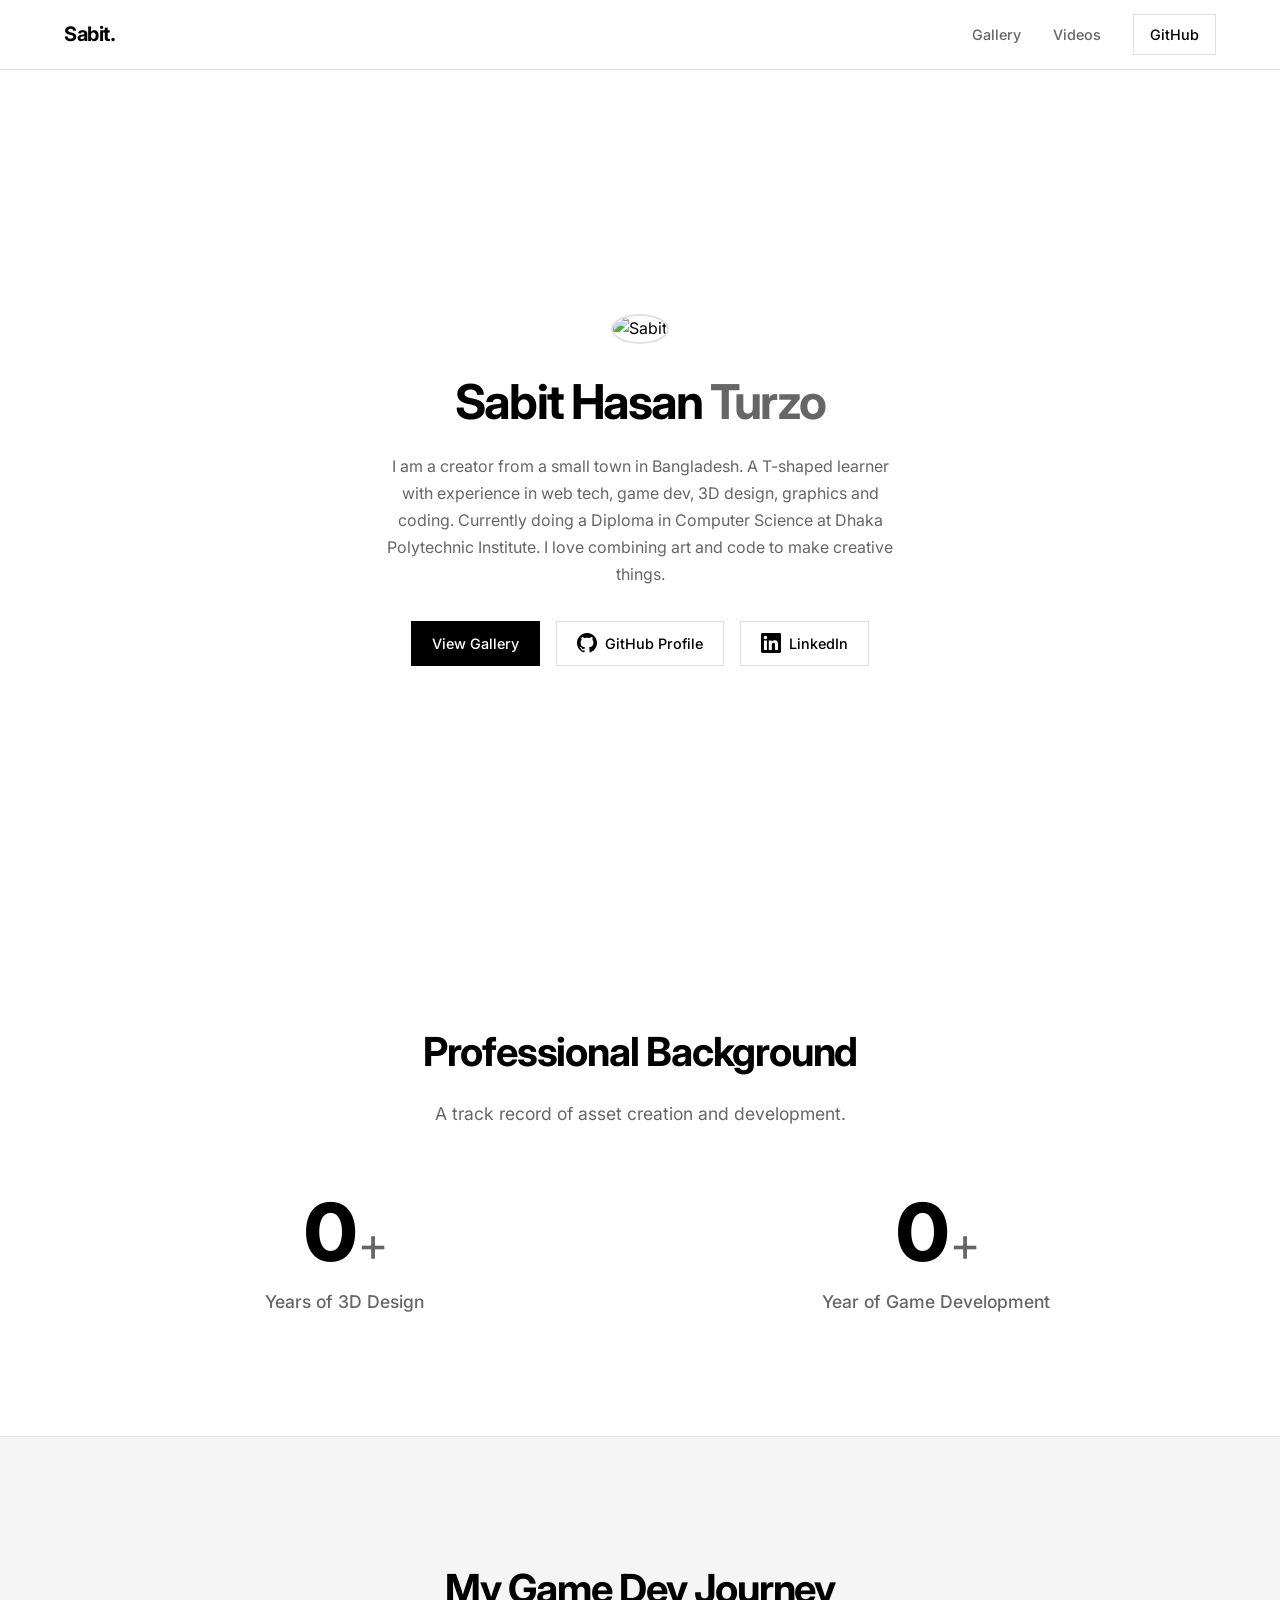
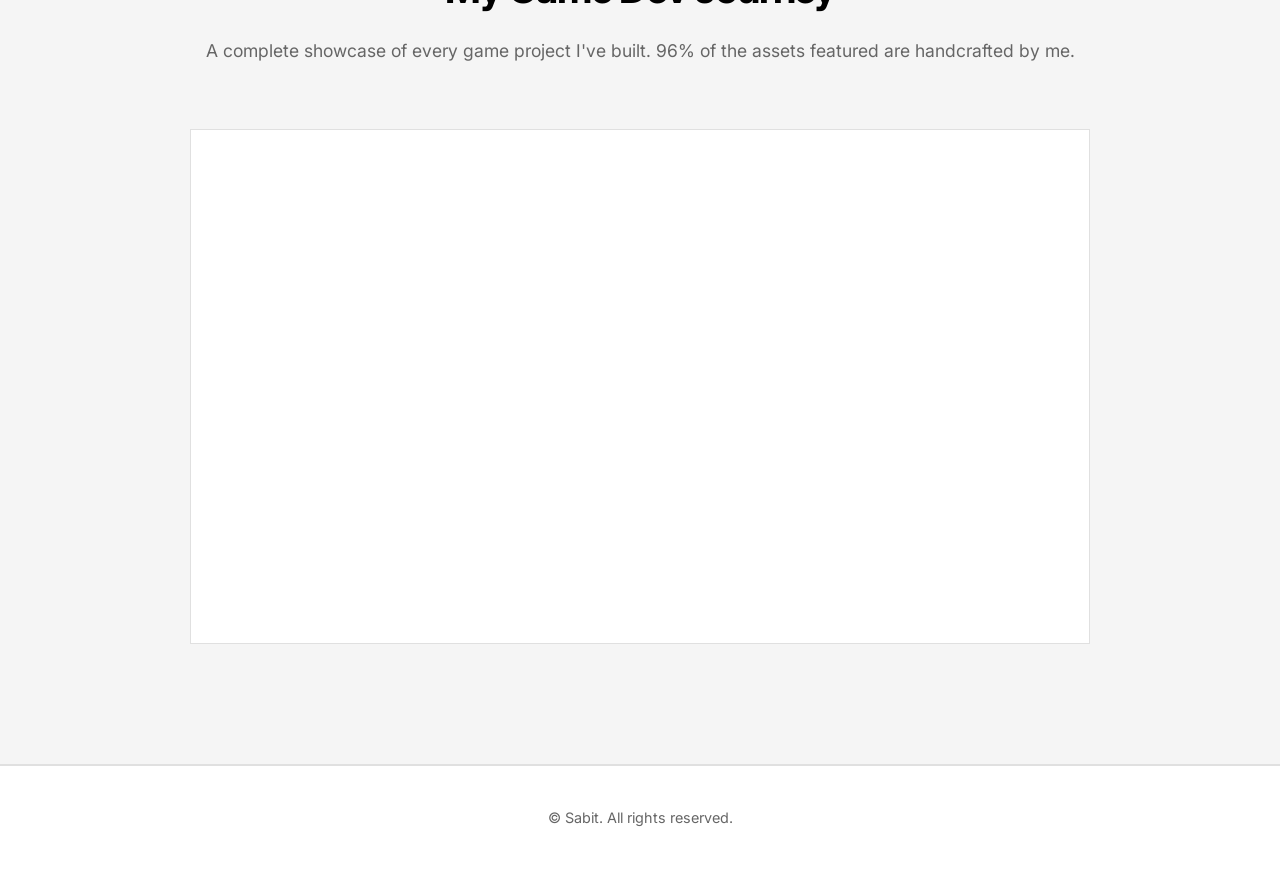
==== index.html @ 11ffd211 "update" ====
<!DOCTYPE html>
<html lang="en">
<head>
    <meta charset="UTF-8">
    <meta name="viewport" content="width=device-width, initial-scale=1.0">
    <title>Sabit Hasan Turzo | Game Developer & 3D Designer</title>
    <meta name="description" content="Sabit Hasan Turzo — Game Developer, 3D Designer & Creative Coder from Bangladesh. Crafting handcrafted game assets with Unity, Blender and code.">
    <meta name="keywords" content="Sabit Hasan Turzo, Sabit Hasan, Sabit Turzo, Game Developer Bangladesh, 3D Designer, Unity Developer, Blender Artist, Dhaka Polytechnic">
    <meta name="author" content="Sabit Hasan Turzo">
    <meta name="robots" content="index, follow">
    <link rel="canonical" href="https://sabit704.github.io/">
    
    <!-- Open Graph / Social sharing -->
    <meta property="og:type" content="website">
    <meta property="og:url" content="https://sabit704.github.io/">
    <meta property="og:title" content="Sabit Hasan Turzo | Game Developer & 3D Designer">
    <meta property="og:description" content="Game Developer, 3D Designer & Creative Coder from Bangladesh. Crafting handcrafted game assets with Unity, Blender and code.">
    <meta property="og:image" content="https://github.com/sabit704.png">
    <meta property="og:site_name" content="Sabit Hasan Turzo Portfolio">
    <meta property="og:locale" content="en_US">

    <!-- Twitter Card -->
    <meta name="twitter:card" content="summary_large_image">
    <meta name="twitter:title" content="Sabit Hasan Turzo | Game Developer & 3D Designer">
    <meta name="twitter:description" content="Game Developer, 3D Designer & Creative Coder from Bangladesh.">
    <meta name="twitter:image" content="https://github.com/sabit704.png">

    <link rel="preconnect" href="https://fonts.googleapis.com">
    <link rel="preconnect" href="https://fonts.gstatic.com" crossorigin>
    <link href="https://fonts.googleapis.com/css2?family=Inter:wght@300;400;500;600;700&display=swap" rel="stylesheet">
    <link rel="stylesheet" href="assets/css/style.css">
    <link rel="apple-touch-icon" sizes="180x180" href="assets/favicons/apple-touch-icon.png">
    <link rel="icon" type="image/svg+xml" href="assets/favicons/favicon.svg">
    <link rel="icon" type="image/png" sizes="96x96" href="assets/favicons/favicon-96x96.png">
    <link rel="manifest" href="assets/favicons/site.webmanifest">

    <script type="application/ld+json">
    {
      "@context": "https://schema.org",
      "@type": "Person",
      "name": "Sabit Hasan Turzo",
      "alternateName": ["Sabit Hasan", "Sabit Turzo", "sabit704"],
      "url": "https://sabit704.github.io/",
      "image": "https://github.com/sabit704.png",
      "jobTitle": ["Game Developer", "3D Designer"],
      "description": "Game Developer, 3D Designer & Creative Coder from Bangladesh. Crafting handcrafted game assets with Unity, Blender and code.",
      "sameAs": [
        "https://github.com/sabit704/",
        "https://www.linkedin.com/in/sabit-hasan-turzo/"
      ],
      "address": {
        "@type": "PostalAddress",
        "addressCountry": "BD"
      },
      "alumniOf": {
        "@type": "CollegeOrUniversity",
        "name": "Dhaka Polytechnic Institute"
      }
    }
    </script>
</head>
<body>
    <nav class="navbar">
        <div class="container nav-container">
            <a href="index.html" class="logo">Sabit.</a>
            <div class="nav-links">
                <a href="gallery.html">Gallery</a>
                <a href="videos.html">Videos</a>
                <a href="https://github.com/sabit704/" target="_blank" class="btn btn-outline">GitHub</a>
            </div>
            <button class="menu-toggle" id="menu-toggle" aria-label="Toggle navigation">
                <span></span>
                <span></span>
                <span></span>
            </button>
        </div>
    </nav>

    <header class="hero">
        <div class="container hero-container">
            <div class="hero-content">
                <div class="hero-image animate-fade-up" style="animation-delay: 0.1s; opacity: 0;">
                    <img src="https://github.com/sabit704.png" alt="Sabit">
                </div>
                <h1 class="hero-title animate-fade-up" style="animation-delay: 0.2s; opacity: 0;">Sabit Hasan <span>Turzo</span></h1>

                <p class="hero-description animate-fade-up" style="animation-delay: 0.35s; opacity: 0;">I am a creator from a small town in Bangladesh. A T-shaped learner with experience in web tech, game dev, 3D design, graphics and coding. Currently doing a Diploma in Computer Science at Dhaka Polytechnic Institute. I love combining art and code to make creative things.</p>
                
                <div class="hero-actions animate-fade-up" style="animation-delay: 0.4s; opacity: 0;">
                    <a href="gallery.html" class="btn btn-primary">View Gallery</a>
                    <a href="https://github.com/sabit704/" target="_blank" class="btn btn-secondary">
                        <svg width="20" height="20" viewBox="0 0 24 24" fill="currentColor">
                            <path d="M12 0c-6.661 0-12 5.339-12 12 0 5.278 3.433 9.756 8.206 11.341.6.111.82-.258.82-.577v-2.031c-3.338.724-4.042-1.61-4.042-1.61-.546-1.387-1.333-1.756-1.333-1.756-1.089-.745.083-.729.083-.729 1.205.084 1.839 1.237 1.839 1.237 1.07 1.834 2.807 1.304 3.492.997.107-.775.418-1.305.762-1.604-2.665-.305-5.467-1.334-5.467-5.931 0-1.311.469-2.381 1.236-3.221-.124-.303-.535-1.524.117-3.176 0 0 1.008-.322 3.301 1.23.957-.266 1.983-.399 3.003-.404 1.02.005 2.047.138 3.006.404 2.291-1.552 3.297-1.23 3.297-1.23.653 1.653.242 2.874.118 3.176.77.84 1.235 1.911 1.235 3.221 0 4.609-2.807 5.624-5.479 5.921.43.372.823 1.102.823 2.222v3.293c0 .319.192.694.801.576 4.765-1.589 8.199-6.086 8.199-11.386 0-6.627-5.373-12-12-12z"/>
                        </svg>
                        GitHub Profile
                    </a>
                    <a href="https://www.linkedin.com/in/sabit-hasan-turzo/" target="_blank" class="btn btn-secondary">
                        <svg width="20" height="20" viewBox="0 0 24 24" fill="currentColor">
                            <path d="M20.447 20.452h-3.554v-5.569c0-1.328-.027-3.037-1.852-3.037-1.853 0-2.136 1.445-2.136 2.939v5.667H9.351V9h3.414v1.561h.046c.477-.9 1.637-1.85 3.37-1.85 3.601 0 4.267 2.37 4.267 5.455v6.286zM5.337 7.433c-1.144 0-2.063-.926-2.063-2.065 0-1.138.92-2.063 2.063-2.063 1.14 0 2.064.925 2.064 2.063 0 1.139-.925 2.065-2.064 2.065zm1.782 13.019H3.555V9h3.564v11.452zM22.225 0H1.771C.792 0 0 .774 0 1.729v20.542C0 23.227.792 24 1.771 24h20.451C23.2 24 24 23.227 24 22.271V1.729C24 .774 23.2 0 22.222 0h.003z"/>
                        </svg>
                        LinkedIn
                    </a>
                </div>
            </div>
        </div>
    </header>

    <section class="section">
        <div class="container">
            <div class="section-header animate-fade-up" style="opacity: 0;">
                <h2 class="section-title">Professional Background</h2>
                <p class="section-subtitle">A track record of asset creation and development.</p>
            </div>
            <div class="metrics-grid">
                <div class="metric-card animate-fade-up">
                    <div class="metric-number" data-target="5">0</div>
                    <div class="metric-label">Years of 3D Design</div>
                </div>
                <div class="metric-card animate-fade-up">
                    <div class="metric-number" data-target="1">0</div>
                    <div class="metric-label">Year of Game Development</div>
                </div>
            </div>
        </div>
    </section>

    <section class="section bg-light">
        <div class="container">
            <div class="section-header animate-fade-up" style="opacity: 0;">

                <h2 class="section-title">My Game Dev Journey</h2>
                <p class="section-subtitle">A complete showcase of every game project I've built. 96% of the assets featured are handcrafted by me.</p>
            </div>
            <div class="featured-video card animate-fade-up" style="animation-delay: 0.2s; opacity: 0;">
                <div class="video-wrapper">
                    <iframe src="https://www.youtube.com/embed/bhqMQ7CLJa0?si=gXv5H6FNw3ew9xM1" title="YouTube video player" frameborder="0" allow="accelerometer; autoplay; clipboard-write; encrypted-media; gyroscope; picture-in-picture; web-share" referrerpolicy="strict-origin-when-cross-origin" allowfullscreen></iframe>
                </div>
            </div>
        </div>
    </section>

    <footer class="footer">
        <div class="container">
            <p>&copy; <span id="year"></span> Sabit. All rights reserved.</p>
        </div>
    </footer>

    <script src="assets/js/main.js"></script>
</body>
</html>
---- assets/css/style.css ----
:root {
    --bg-color: #ffffff;
    --surface-color: #f5f5f5;
    --border-color: #e0e0e0;
    --text-primary: #000000;
    --text-secondary: #666666;
    --primary-color: #000000;
    --primary-hover: #333333;
    --accent-color: #000000;
    --font-sans: 'Inter', -apple-system, BlinkMacSystemFont, "Segoe UI", Roboto, Helvetica, Arial, sans-serif;
}

* {
    margin: 0;
    padding: 0;
    box-sizing: border-box;
}

html {
    scroll-behavior: smooth;
}

body {
    font-family: var(--font-sans);
    background-color: var(--bg-color);
    color: var(--text-primary);
    line-height: 1.6;
    -webkit-font-smoothing: antialiased;
}

.container {
    max-width: 1200px;
    margin: 0 auto;
    padding: 0 24px;
}

/* Navbar */
.navbar {
    position: fixed;
    top: 0;
    left: 0;
    right: 0;
    height: 70px;
    background: #ffffff;
    border-bottom: 1px solid var(--border-color);
    z-index: 100;
    display: flex;
    align-items: center;
}

.nav-container {
    display: flex;
    justify-content: space-between;
    align-items: center;
    width: 100%;
}

.logo {
    font-size: 1.25rem;
    font-weight: 700;
    letter-spacing: -0.02em;
    color: var(--text-primary);
    text-decoration: none;
}

.nav-links {
    display: flex;
    align-items: center;
    gap: 32px;
}

.nav-links a:not(.btn) {
    color: var(--text-secondary);
    text-decoration: none;
    font-size: 0.9rem;
    font-weight: 500;
    transition: color 0.2s;
}

.nav-links a:not(.btn):hover {
    color: var(--text-primary);
}

/* Buttons */
.btn {
    display: inline-flex;
    align-items: center;
    justify-content: center;
    gap: 8px;
    padding: 10px 20px;
    border-radius: 0;
    font-size: 0.9rem;
    font-weight: 500;
    text-decoration: none;
    transition: all 0.2s;
    cursor: pointer;
}

.btn-primary {
    background: var(--primary-color);
    color: #ffffff;
    border: 1px solid var(--primary-color);
}

.btn-primary:hover {
    background: var(--primary-hover);
    border-color: var(--primary-hover);
}

.btn-secondary {
    background: transparent;
    color: var(--text-primary);
    border: 1px solid var(--border-color);
}

.btn-secondary:hover {
    background: var(--surface-color);
    border-color: #999;
}

.btn-outline {
    background: transparent;
    color: var(--text-primary);
    border: 1px solid var(--border-color);
    padding: 8px 16px;
}

.btn-outline:hover {
    background: var(--surface-color);
}

/* Hero */
.hero {
    padding: 180px 0 100px;
    min-height: 100vh;
    display: flex;
    align-items: center;
    position: relative;
}

/* Animations */
@keyframes fadeInUp {
    from {
        opacity: 0;
        transform: translateY(20px);
    }
    to {
        opacity: 1;
        transform: translateY(0);
    }
}

@keyframes fadeIn {
    from { opacity: 0; }
    to { opacity: 1; }
}

@keyframes scaleIn {
    from {
        opacity: 0;
        transform: scale(0.9);
    }
    to {
        opacity: 1;
        transform: scale(1);
    }
}

.animate-fade-up {
    animation: fadeInUp 0.8s cubic-bezier(0.16, 1, 0.3, 1) forwards;
}

.animate-fade-in {
    animation: fadeIn 1s ease forwards;
}

.animate-scale-in {
    animation: scaleIn 0.8s cubic-bezier(0.16, 1, 0.3, 1) forwards;
}

/* Loading State */
.loader-container {
    display: flex;
    justify-content: center;
    align-items: center;
    min-height: 200px;
    width: 100%;
}

.loader {
    width: 40px;
    height: 40px;
    border: 3px solid rgba(0, 0, 0, 0.1);
    border-radius: 0;
    border-top-color: var(--text-primary);
    animation: spin 1s ease-in-out infinite;
}

@keyframes spin {
    to { transform: rotate(360deg); }
}

.hidden {
    display: none !important;
}

.hero-container {
    display: flex;
    flex-direction: column;
    position: relative;
    z-index: 1;
    justify-content: center;
    align-items: center;
    text-align: center;
}

.hero-content {
    max-width: 600px;
}

.hero-image {
    margin-bottom: 32px;
}

.hero-image img {
    width: 140px;
    height: 140px;
    border-radius: 50%;
    object-fit: cover;
    border: 2px solid var(--border-color);
}

.badge {
    display: inline-block;
    padding: 6px 12px;
    background: var(--surface-color);
    border: 1px solid var(--border-color);
    border-radius: 0;
    font-size: 0.8rem;
    font-weight: 500;
    margin-bottom: 24px;
    color: var(--text-secondary);
}

.hero-title {
    font-size: 3rem;
    font-weight: 700;
    line-height: 1.1;
    letter-spacing: -0.04em;
    margin-bottom: 24px;
}

.hero-title span {
    color: var(--text-secondary);
}

.hero-subtitle {
    font-size: 1.25rem;
    color: var(--text-secondary);
    margin-bottom: 16px;
    max-width: 480px;
    margin-left: auto;
    margin-right: auto;
}

.hero-description {
    font-size: 1rem;
    color: var(--text-secondary);
    line-height: 1.7;
    margin-bottom: 32px;
    max-width: 520px;
    margin-left: auto;
    margin-right: auto;
}

/* Metrics Section */
.metrics-grid {
    display: grid;
    grid-template-columns: 1fr 1fr;
    gap: 32px;
}

.metric-card {
    text-align: center;
    transition: border-color 0.3s ease;
}

.metric-card:hover {
    border-color: #999;
}

.metric-number {
    font-size: 5rem;
    font-weight: 800;
    line-height: 1;
    margin-bottom: 16px;
    letter-spacing: -0.04em;
    color: var(--text-primary);
}

.metric-number::after {
    content: '+';
    color: var(--text-secondary);
    font-size: 3rem;
    margin-left: 4px;
    font-weight: 400;
}

.metric-label {
    font-size: 1.1rem;
    color: var(--text-secondary);
    font-weight: 500;
}

@media (max-width: 768px) {
    .metrics-grid {
        grid-template-columns: 1fr;
    }
    
    .metric-number {
        font-size: 4rem;
    }
}

.hero-actions {
    display: flex;
    gap: 16px;
    justify-content: center;
}

/* Sections */
.section {
    padding: 120px 0;
}

.bg-light {
    background: var(--surface-color);
    border-top: 1px solid var(--border-color);
    border-bottom: 1px solid var(--border-color);
}

.section-header {
    text-align: center;
    margin-bottom: 64px;
}

.section-title {
    font-size: 2.5rem;
    font-weight: 700;
    letter-spacing: -0.03em;
    margin-bottom: 16px;
}

.section-subtitle {
    font-size: 1.1rem;
    color: var(--text-secondary);
}

/* Grid */
.grid {
    display: grid;
    gap: 24px;
}

.gallery-grid {
    grid-template-columns: repeat(auto-fill, minmax(300px, 1fr));
}

.video-grid {
    grid-template-columns: repeat(auto-fill, minmax(400px, 1fr));
}

/* Cards */
.card {
    background: var(--bg-color);
    border: 1px solid var(--border-color);
    border-radius: 0;
    overflow: hidden;
    transition: all 0.3s ease;
    cursor: pointer;
    position: relative;
}

.card:hover {
    border-color: #999;
}

.card-img-wrapper {
    aspect-ratio: 16/9;
    overflow: hidden;
}

.card img {
    width: 100%;
    height: 100%;
    object-fit: cover;
    transition: transform 0.5s ease;
}

.card:hover img {
    transform: scale(1.05);
}

.video-wrapper {
    aspect-ratio: 16/9;
}

.video-wrapper iframe {
    width: 100%;
    height: 100%;
    border: none;
}

.featured-video {
    max-width: 900px;
    margin: 0 auto;
    border-radius: 0;
}

/* Lightbox */
.lightbox {
    position: fixed;
    top: 0;
    left: 0;
    width: 100%;
    height: 100%;
    background: rgba(255, 255, 255, 0.95);
    backdrop-filter: blur(10px);
    z-index: 1000;
    display: flex;
    align-items: center;
    justify-content: center;
    opacity: 0;
    pointer-events: none;
    transition: opacity 0.3s ease;
}

.lightbox.active {
    opacity: 1;
    pointer-events: auto;
}

.lightbox-content {
    max-width: 90vw;
    max-height: 90vh;
    position: relative;
}

.lightbox img {
    max-width: 100%;
    max-height: 90vh;
    object-fit: contain;
    border-radius: 0;
}

.close-lightbox {
    position: absolute;
    top: 24px;
    right: 24px;
    background: var(--surface-color);
    border: 1px solid var(--border-color);
    color: var(--text-primary);
    width: 40px;
    height: 40px;
    border-radius: 0;
    font-size: 24px;
    display: flex;
    align-items: center;
    justify-content: center;
    cursor: pointer;
    transition: background 0.2s;
}

.close-lightbox:hover {
    background: var(--border-color);
}

/* Footer */
.footer {
    padding: 40px 0;
    text-align: center;
    color: var(--text-secondary);
    border-top: 1px solid var(--border-color);
    font-size: 0.9rem;
}

/* Mobile Menu Toggle */
.menu-toggle {
    display: none;
    flex-direction: column;
    justify-content: space-between;
    width: 30px;
    height: 21px;
    background: transparent;
    border: none;
    cursor: pointer;
    padding: 0;
    z-index: 1001;
}

.menu-toggle span {
    width: 100%;
    height: 2px;
    background-color: var(--text-primary);
    border-radius: 0;
    transition: all 0.3s cubic-bezier(0.16, 1, 0.3, 1);
}

.menu-toggle.active span:nth-child(1) {
    transform: translateY(9.5px) rotate(45deg);
}

.menu-toggle.active span:nth-child(2) {
    opacity: 0;
    transform: translateX(20px);
}

.menu-toggle.active span:nth-child(3) {
    transform: translateY(-9.5px) rotate(-45deg);
}

/* Responsive */
@media (max-width: 992px) {
    .hero-container {
        text-align: center;
    }
    
    .hero-subtitle {
        margin: 0 auto 40px;
    }

    .hero-actions {
        justify-content: center;
    }
}

@media (max-width: 768px) {
    .menu-toggle {
        display: flex;
    }

    .nav-links {
        position: fixed;
        top: 0;
        right: -100%;
        width: 100%;
        height: 100vh;
        background: rgba(255, 255, 255, 0.98);
        backdrop-filter: blur(20px);
        -webkit-backdrop-filter: blur(20px);
        flex-direction: column;
        justify-content: center;
        align-items: center;
        gap: 40px;
        transition: right 0.4s cubic-bezier(0.16, 1, 0.3, 1);
        z-index: 1000;
    }

    .nav-links.active {
        right: 0;
    }

    .nav-links a:not(.btn) {
        display: block;
        font-size: 1.5rem;
    }
    
    .hero-title {
        font-size: 2rem;
    }

    .video-grid {
        grid-template-columns: 1fr;
    }
    
    .hero-actions {
        flex-direction: column;
    }
    
    .hero-actions .btn {
        width: 100%;
    }
}
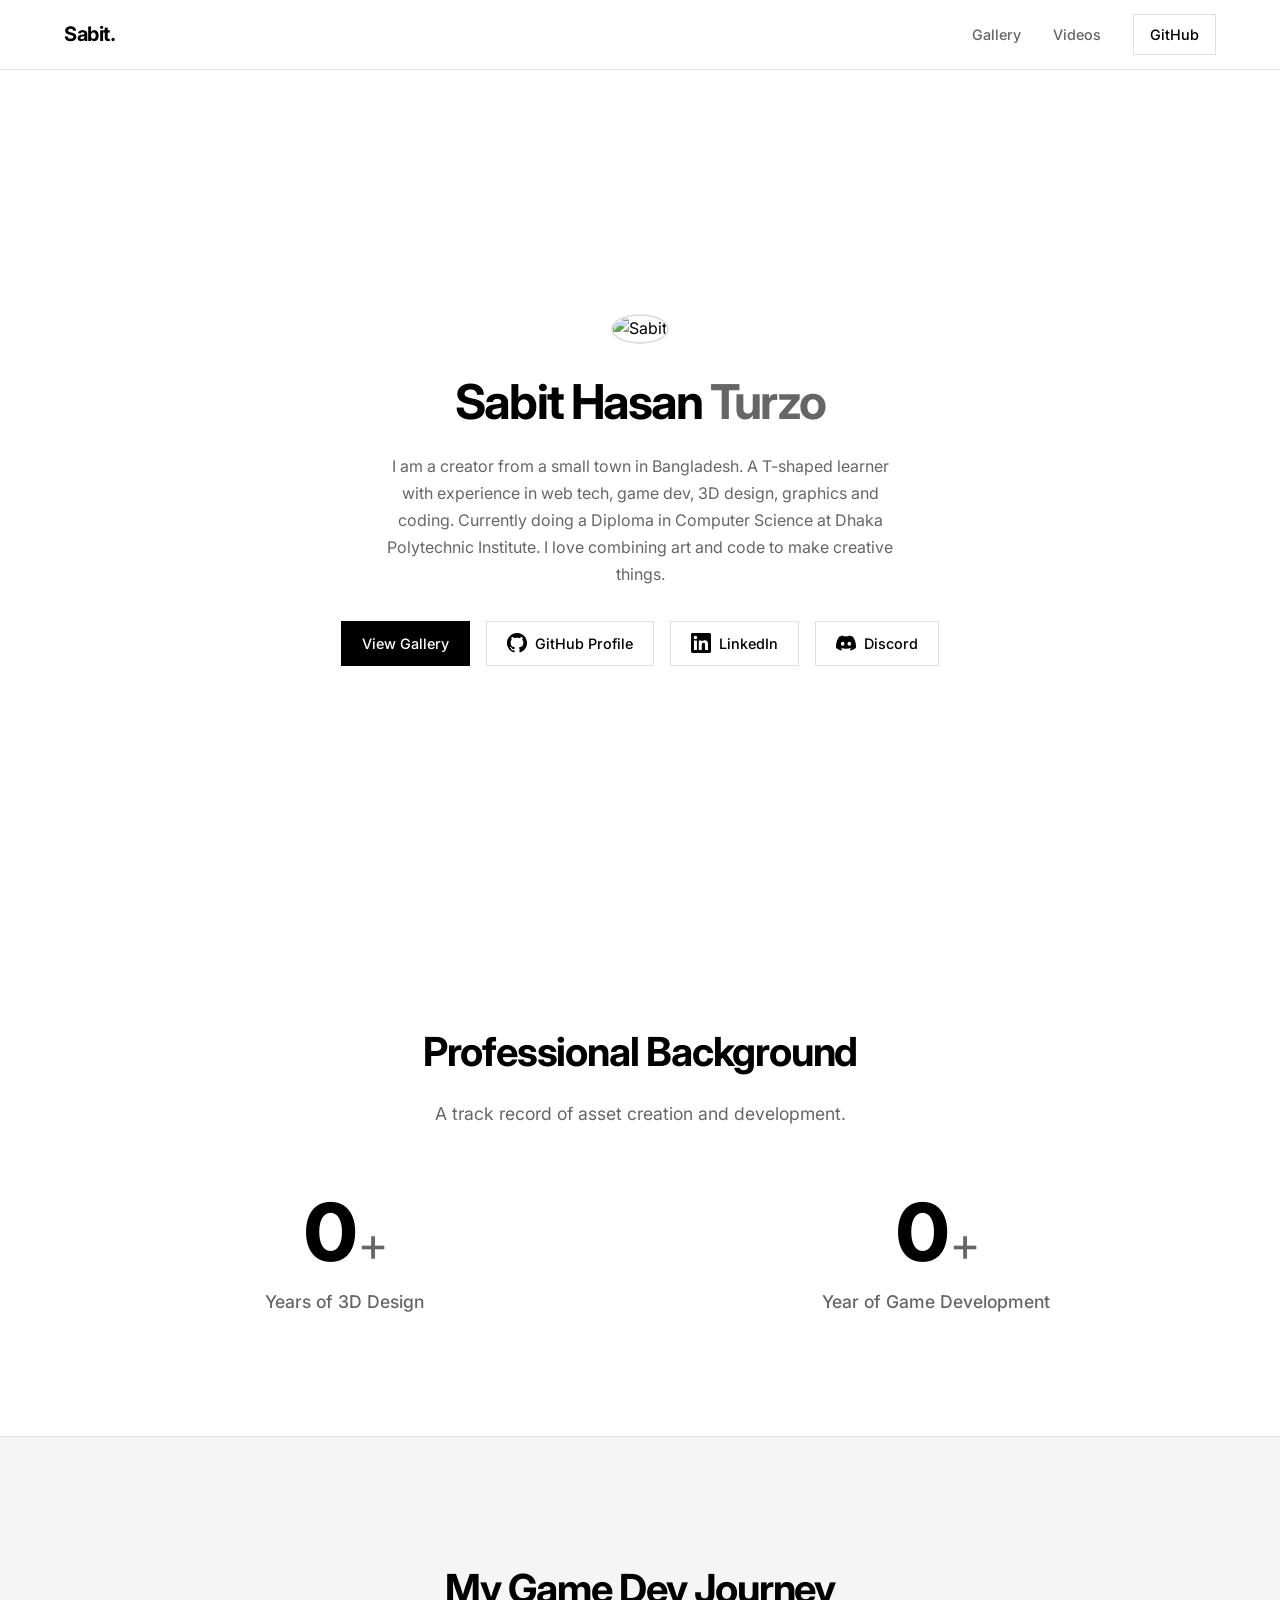
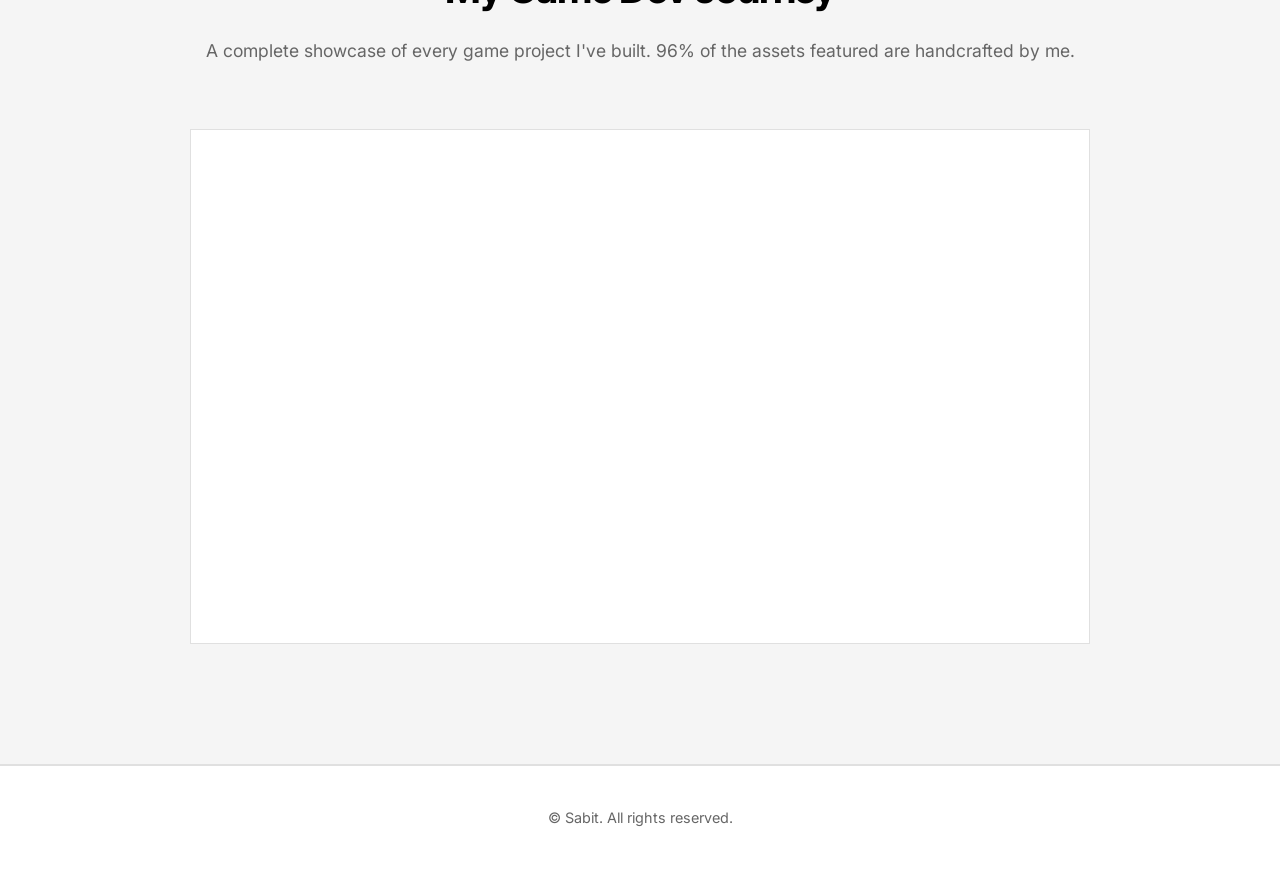
==== commit c21e408a: "added dc" ====
--- a/index.html
+++ b/index.html
@@ -100,6 +100,12 @@
                         </svg>
                         LinkedIn
                     </a>
+                    <a href="https://discord.com/users/727818104846942230" target="_blank" class="btn btn-secondary">
+                        <svg width="20" height="20" viewBox="0 0 24 24" fill="currentColor">
+                            <path d="M20.317 4.37a19.791 19.791 0 0 0-4.885-1.515.074.074 0 0 0-.079.037c-.21.375-.444.864-.608 1.25a18.27 18.27 0 0 0-5.487 0 12.64 12.64 0 0 0-.617-1.25.077.077 0 0 0-.079-.037A19.736 19.736 0 0 0 3.677 4.37a.07.07 0 0 0-.032.027C.533 9.046-.32 13.58.099 18.057a.082.082 0 0 0 .031.057 19.9 19.9 0 0 0 5.993 3.03.078.078 0 0 0 .084-.028 14.09 14.09 0 0 0 1.226-1.994.076.076 0 0 0-.041-.106 13.107 13.107 0 0 1-1.872-.892.077.077 0 0 1-.008-.128 10.2 10.2 0 0 0 .372-.292.074.074 0 0 1 .077-.01c3.928 1.793 8.18 1.793 12.062 0a.074.074 0 0 1 .078.01c.12.098.246.198.373.292a.077.077 0 0 1-.006.127 12.299 12.299 0 0 1-1.873.892.077.077 0 0 0-.041.107c.36.698.772 1.362 1.225 1.993a.076.076 0 0 0 .084.028 19.839 19.839 0 0 0 6.002-3.03.077.077 0 0 0 .032-.054c.5-5.177-.838-9.674-3.549-13.66a.061.061 0 0 0-.031-.03zM8.02 15.33c-1.183 0-2.157-1.085-2.157-2.419 0-1.333.956-2.419 2.157-2.419 1.21 0 2.176 1.096 2.157 2.42 0 1.333-.956 2.418-2.157 2.418zm7.975 0c-1.183 0-2.157-1.085-2.157-2.419 0-1.333.955-2.419 2.157-2.419 1.21 0 2.176 1.096 2.157 2.42 0 1.333-.946 2.418-2.157 2.418z"/>
+                        </svg>
+                        Discord
+                    </a>
                 </div>
             </div>
         </div>
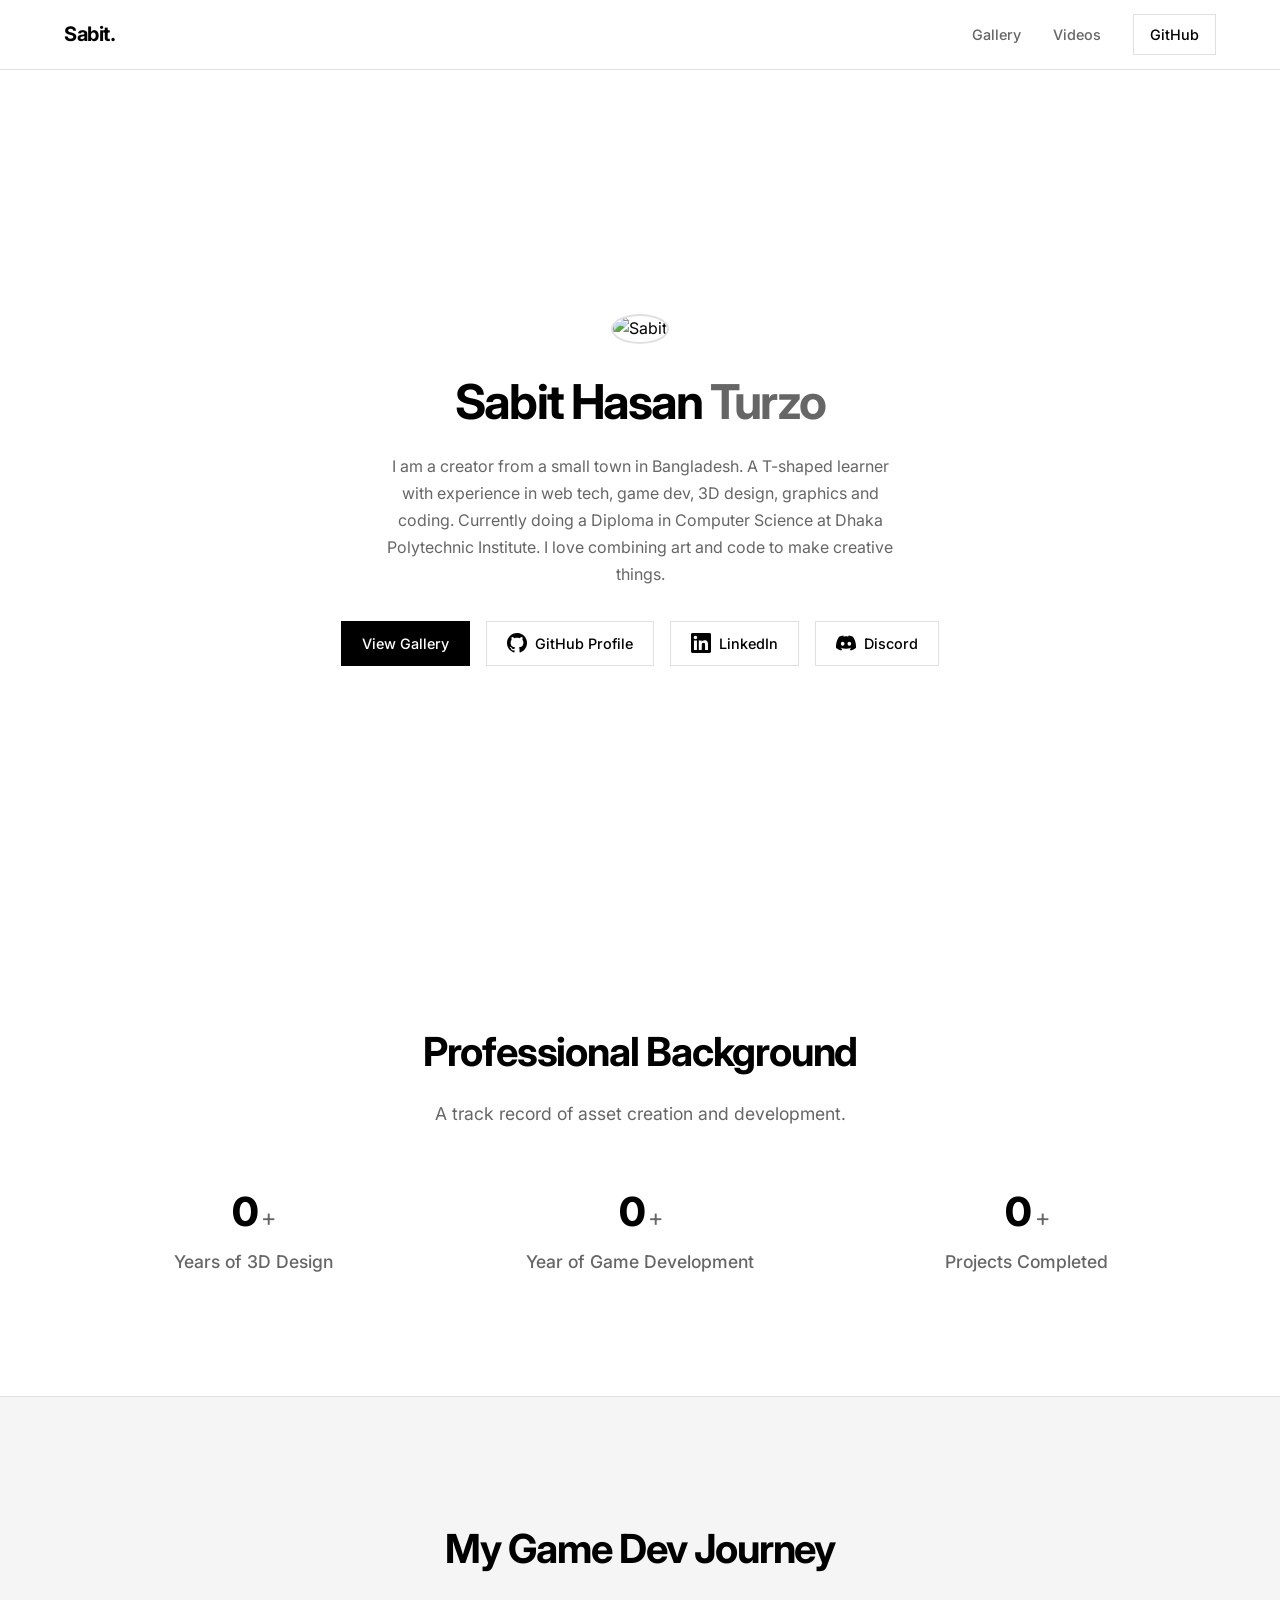
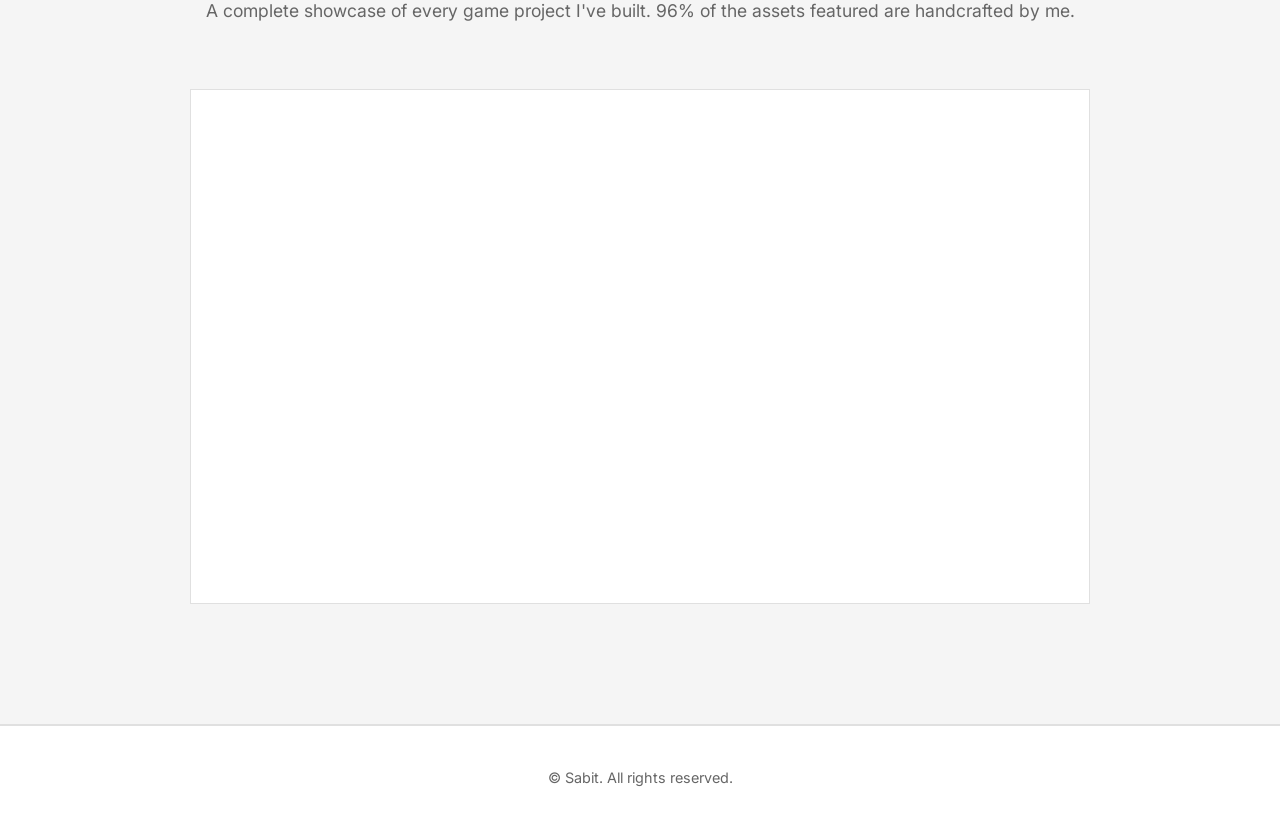
==== commit 38744b0b: "uuuuuuuuuupdate!" ====
--- a/index.html
+++ b/index.html
@@ -3,7 +3,7 @@
 <head>
     <meta charset="UTF-8">
     <meta name="viewport" content="width=device-width, initial-scale=1.0">
-    <title>Sabit Hasan Turzo | Game Developer & 3D Designer</title>
+    <title>Sabit | Game Developer </title>
     <meta name="description" content="Sabit Hasan Turzo — Game Developer, 3D Designer & Creative Coder from Bangladesh. Crafting handcrafted game assets with Unity, Blender and code.">
     <meta name="keywords" content="Sabit Hasan Turzo, Sabit Hasan, Sabit Turzo, Game Developer Bangladesh, 3D Designer, Unity Developer, Blender Artist, Dhaka Polytechnic">
     <meta name="author" content="Sabit Hasan Turzo">
@@ -126,6 +126,10 @@
                     <div class="metric-number" data-target="1">0</div>
                     <div class="metric-label">Year of Game Development</div>
                 </div>
+                <div class="metric-card animate-fade-up">
+                    <div class="metric-number" data-target="15">0</div>
+                    <div class="metric-label">Projects Completed</div>
+                </div>
             </div>
         </div>
     </section>
--- a/assets/css/style.css
+++ b/assets/css/style.css
@@ -276,8 +276,8 @@
 /* Metrics Section */
 .metrics-grid {
     display: grid;
-    grid-template-columns: 1fr 1fr;
-    gap: 32px;
+    grid-template-columns: 1fr 1fr 1fr;
+    gap: 8px;
 }
 
 .metric-card {
@@ -290,7 +290,7 @@
 }
 
 .metric-number {
-    font-size: 5rem;
+    font-size: 2.5rem;
     font-weight: 800;
     line-height: 1;
     margin-bottom: 16px;
@@ -301,7 +301,7 @@
 .metric-number::after {
     content: '+';
     color: var(--text-secondary);
-    font-size: 3rem;
+    font-size: 1.5rem;
     margin-left: 4px;
     font-weight: 400;
 }
@@ -318,7 +318,7 @@
     }
     
     .metric-number {
-        font-size: 4rem;
+        font-size: 2rem;
     }
 }
 
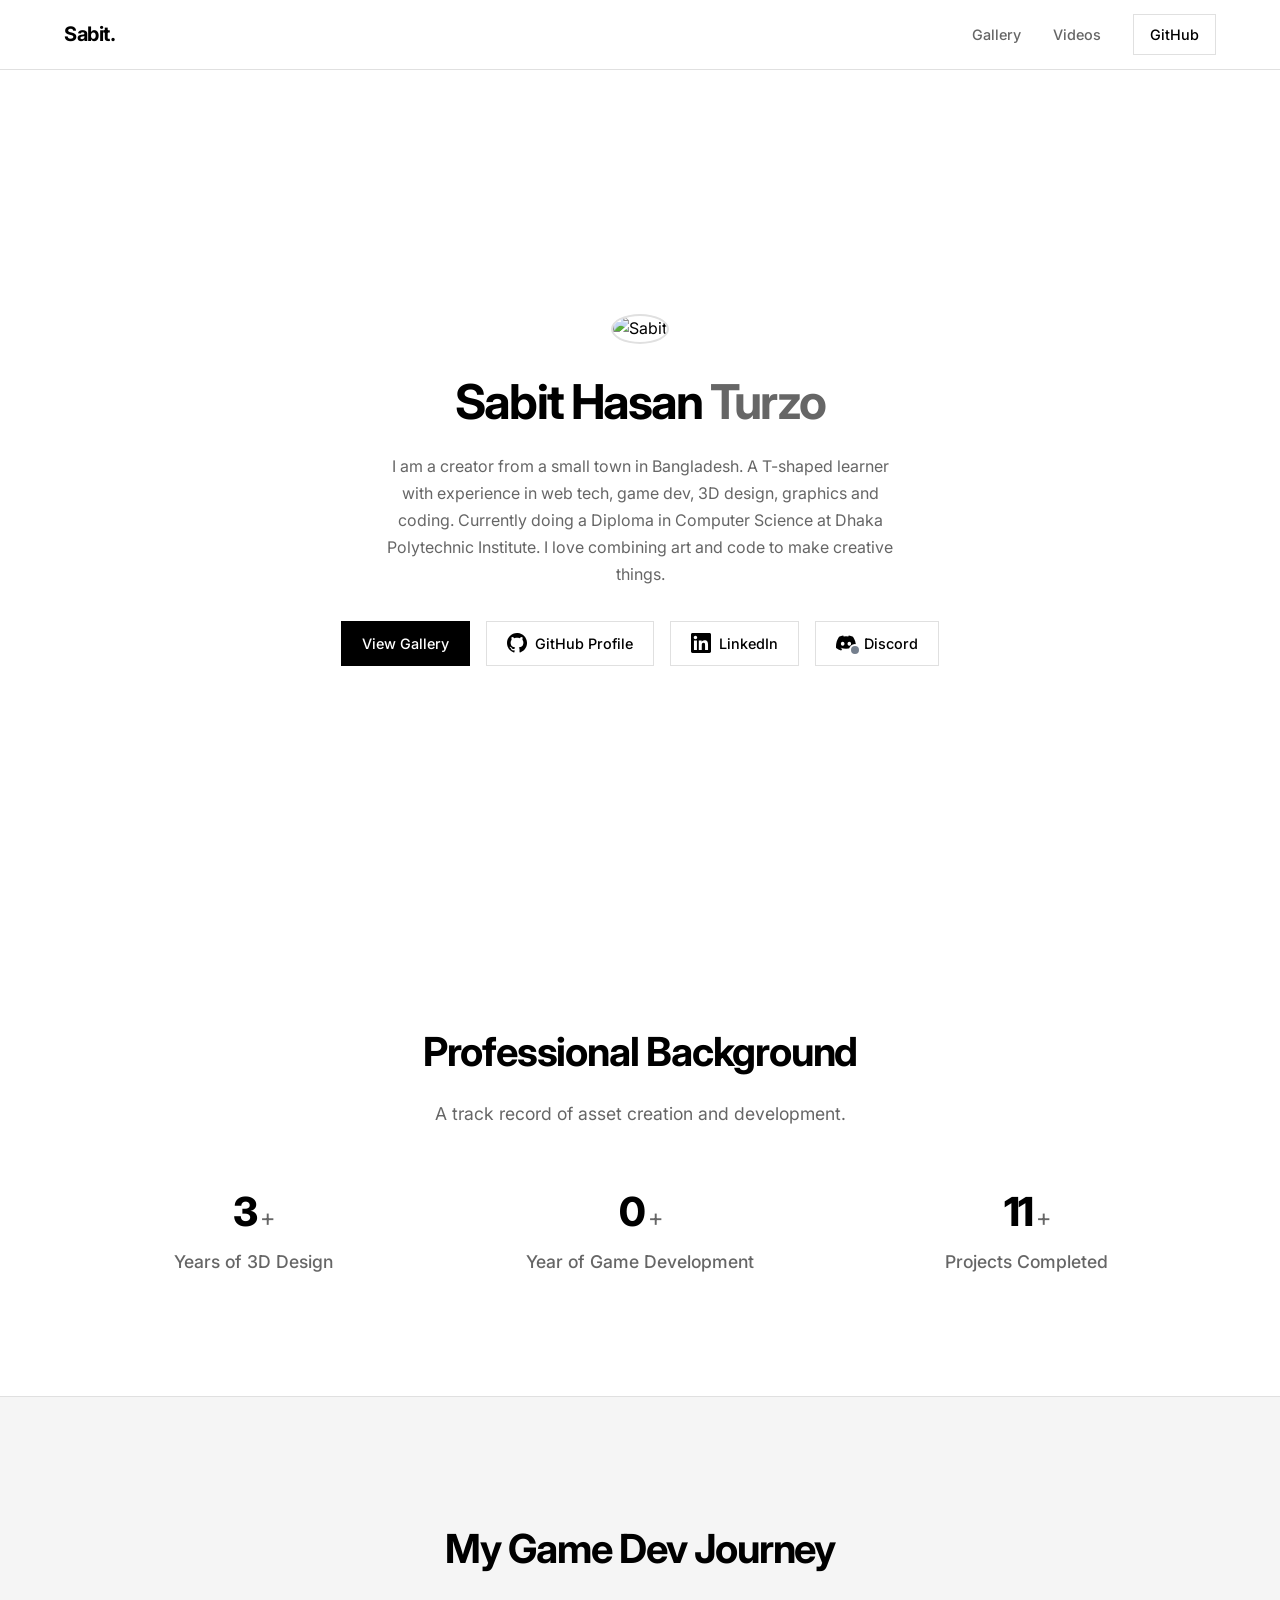
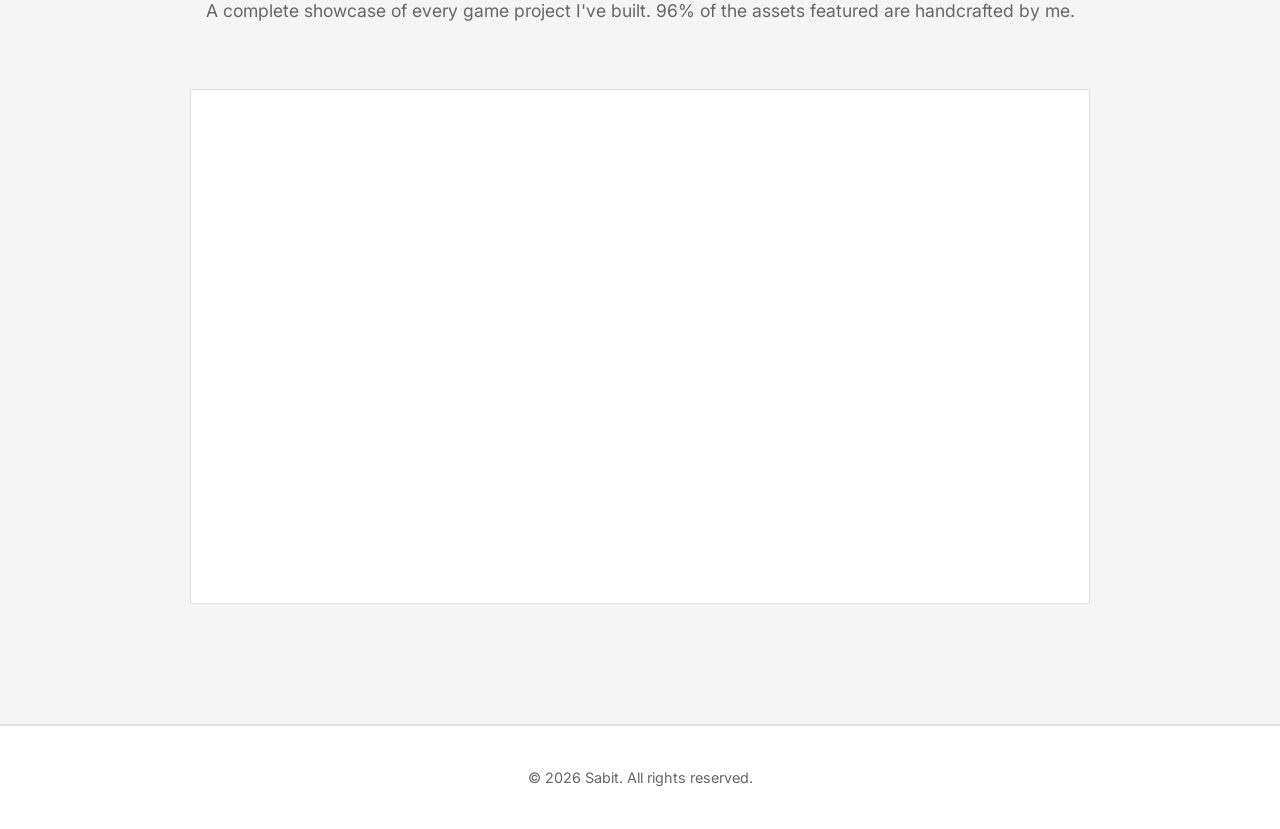
==== commit d88ffa2e: "added tawk.to" ====
--- a/index.html
+++ b/index.html
@@ -4,7 +4,7 @@
     <meta charset="UTF-8">
     <meta name="viewport" content="width=device-width, initial-scale=1.0">
     <title>Sabit | Game Developer </title>
-    <meta name="description" content="Sabit Hasan Turzo — Game Developer, 3D Designer & Creative Coder from Bangladesh. Crafting handcrafted game assets with Unity, Blender and code.">
+    <meta name="description" content="Game Developer, 3D Designer from Bangladesh.">
     <meta name="keywords" content="Sabit Hasan Turzo, Sabit Hasan, Sabit Turzo, Game Developer Bangladesh, 3D Designer, Unity Developer, Blender Artist, Dhaka Polytechnic">
     <meta name="author" content="Sabit Hasan Turzo">
     <meta name="robots" content="index, follow">
@@ -13,8 +13,8 @@
     <!-- Open Graph / Social sharing -->
     <meta property="og:type" content="website">
     <meta property="og:url" content="https://sabit704.github.io/">
-    <meta property="og:title" content="Sabit Hasan Turzo | Game Developer & 3D Designer">
-    <meta property="og:description" content="Game Developer, 3D Designer & Creative Coder from Bangladesh. Crafting handcrafted game assets with Unity, Blender and code.">
+    <meta property="og:title" content="Sabit | Game Developer & 3D Designer">
+    <meta property="og:description" content="Game Developer, 3D Designer from Bangladesh.">
     <meta property="og:image" content="https://github.com/sabit704.png">
     <meta property="og:site_name" content="Sabit Hasan Turzo Portfolio">
     <meta property="og:locale" content="en_US">
@@ -22,7 +22,7 @@
     <!-- Twitter Card -->
     <meta name="twitter:card" content="summary_large_image">
     <meta name="twitter:title" content="Sabit Hasan Turzo | Game Developer & 3D Designer">
-    <meta name="twitter:description" content="Game Developer, 3D Designer & Creative Coder from Bangladesh.">
+    <meta name="twitter:description" content="Game Developer, 3D Designerfrom Bangladesh.">
     <meta name="twitter:image" content="https://github.com/sabit704.png">
 
     <link rel="preconnect" href="https://fonts.googleapis.com">
@@ -43,7 +43,7 @@
       "url": "https://sabit704.github.io/",
       "image": "https://github.com/sabit704.png",
       "jobTitle": ["Game Developer", "3D Designer"],
-      "description": "Game Developer, 3D Designer & Creative Coder from Bangladesh. Crafting handcrafted game assets with Unity, Blender and code.",
+      "description": "Game Developer, 3D Designer from Bangladesh. Crafting handcrafted game assets with Unity, Blender and code.",
       "sameAs": [
         "https://github.com/sabit704/",
         "https://www.linkedin.com/in/sabit-hasan-turzo/"
@@ -101,9 +101,12 @@
                         LinkedIn
                     </a>
                     <a href="https://discord.com/users/727818104846942230" target="_blank" class="btn btn-secondary">
-                        <svg width="20" height="20" viewBox="0 0 24 24" fill="currentColor">
-                            <path d="M20.317 4.37a19.791 19.791 0 0 0-4.885-1.515.074.074 0 0 0-.079.037c-.21.375-.444.864-.608 1.25a18.27 18.27 0 0 0-5.487 0 12.64 12.64 0 0 0-.617-1.25.077.077 0 0 0-.079-.037A19.736 19.736 0 0 0 3.677 4.37a.07.07 0 0 0-.032.027C.533 9.046-.32 13.58.099 18.057a.082.082 0 0 0 .031.057 19.9 19.9 0 0 0 5.993 3.03.078.078 0 0 0 .084-.028 14.09 14.09 0 0 0 1.226-1.994.076.076 0 0 0-.041-.106 13.107 13.107 0 0 1-1.872-.892.077.077 0 0 1-.008-.128 10.2 10.2 0 0 0 .372-.292.074.074 0 0 1 .077-.01c3.928 1.793 8.18 1.793 12.062 0a.074.074 0 0 1 .078.01c.12.098.246.198.373.292a.077.077 0 0 1-.006.127 12.299 12.299 0 0 1-1.873.892.077.077 0 0 0-.041.107c.36.698.772 1.362 1.225 1.993a.076.076 0 0 0 .084.028 19.839 19.839 0 0 0 6.002-3.03.077.077 0 0 0 .032-.054c.5-5.177-.838-9.674-3.549-13.66a.061.061 0 0 0-.031-.03zM8.02 15.33c-1.183 0-2.157-1.085-2.157-2.419 0-1.333.956-2.419 2.157-2.419 1.21 0 2.176 1.096 2.157 2.42 0 1.333-.956 2.418-2.157 2.418zm7.975 0c-1.183 0-2.157-1.085-2.157-2.419 0-1.333.955-2.419 2.157-2.419 1.21 0 2.176 1.096 2.157 2.42 0 1.333-.946 2.418-2.157 2.418z"/>
-                        </svg>
+                        <span class="discord-icon-wrap">
+                            <svg width="20" height="20" viewBox="0 0 24 24" fill="currentColor">
+                                <path d="M20.317 4.37a19.791 19.791 0 0 0-4.885-1.515.074.074 0 0 0-.079.037c-.21.375-.444.864-.608 1.25a18.27 18.27 0 0 0-5.487 0 12.64 12.64 0 0 0-.617-1.25.077.077 0 0 0-.079-.037A19.736 19.736 0 0 0 3.677 4.37a.07.07 0 0 0-.032.027C.533 9.046-.32 13.58.099 18.057a.082.082 0 0 0 .031.057 19.9 19.9 0 0 0 5.993 3.03.078.078 0 0 0 .084-.028 14.09 14.09 0 0 0 1.226-1.994.076.076 0 0 0-.041-.106 13.107 13.107 0 0 1-1.872-.892.077.077 0 0 1-.008-.128 10.2 10.2 0 0 0 .372-.292.074.074 0 0 1 .077-.01c3.928 1.793 8.18 1.793 12.062 0a.074.074 0 0 1 .078.01c.12.098.246.198.373.292a.077.077 0 0 1-.006.127 12.299 12.299 0 0 1-1.873.892.077.077 0 0 0-.041.107c.36.698.772 1.362 1.225 1.993a.076.076 0 0 0 .084.028 19.839 19.839 0 0 0 6.002-3.03.077.077 0 0 0 .032-.054c.5-5.177-.838-9.674-3.549-13.66a.061.061 0 0 0-.031-.03zM8.02 15.33c-1.183 0-2.157-1.085-2.157-2.419 0-1.333.956-2.419 2.157-2.419 1.21 0 2.176 1.096 2.157 2.42 0 1.333-.956 2.418-2.157 2.418zm7.975 0c-1.183 0-2.157-1.085-2.157-2.419 0-1.333.955-2.419 2.157-2.419 1.21 0 2.176 1.096 2.157 2.42 0 1.333-.946 2.418-2.157 2.418z"/>
+                            </svg>
+                            <span class="discord-status-dot" id="discord-status"></span>
+                        </span>
                         Discord
                     </a>
                 </div>
@@ -156,5 +159,18 @@
     </footer>
 
     <script src="assets/js/main.js"></script>
+    <!--Start of Tawk.to Script-->
+    <script type="text/javascript">
+    var Tawk_API=Tawk_API||{}, Tawk_LoadStart=new Date();
+    (function(){
+    var s1=document.createElement("script"),s0=document.getElementsByTagName("script")[0];
+    s1.async=true;
+    s1.src='https://embed.tawk.to/6a45344976d9461d4a4347a7/1jsf58gou';
+    s1.charset='UTF-8';
+    s1.setAttribute('crossorigin','*');
+    s0.parentNode.insertBefore(s1,s0);
+    })();
+    </script>
+    <!--End of Tawk.to Script-->
 </body>
 </html>
--- a/assets/css/style.css
+++ b/assets/css/style.css
@@ -228,6 +228,66 @@
     border-radius: 50%;
     object-fit: cover;
     border: 2px solid var(--border-color);
+}
+
+.discord-icon-wrap {
+    position: relative;
+    display: inline-flex;
+    align-items: center;
+}
+
+.discord-status-dot {
+    position: absolute;
+    bottom: -3px;
+    right: -5px;
+    width: 12px;
+    height: 12px;
+    background-color: #747f8d;
+    border: 2px solid var(--bg-color);
+    border-radius: 50%;
+    transition: background-color 0.3s ease;
+    display: flex;
+    align-items: center;
+    justify-content: center;
+    overflow: hidden;
+}
+
+.discord-status-dot::after {
+    font-size: 0;
+    content: '';
+}
+
+.discord-status-dot[data-status="online"] {
+    background-color: #3ba55c;
+}
+
+.discord-status-dot[data-status="idle"] {
+    background-color: #faa61a;
+}
+
+.discord-status-dot[data-status="idle"]::after {
+    content: 'Z';
+    font-size: 7px;
+    font-weight: 700;
+    color: #000;
+    line-height: 1;
+    margin-top: -1px;
+}
+
+.discord-status-dot[data-status="dnd"] {
+    background-color: #ed4245;
+}
+
+.discord-status-dot[data-status="dnd"]::after {
+    content: '';
+    width: 6px;
+    height: 2px;
+    background: #fff;
+    border-radius: 1px;
+}
+
+.discord-status-dot[data-status="offline"] {
+    background-color: #747f8d;
 }
 
 .badge {
